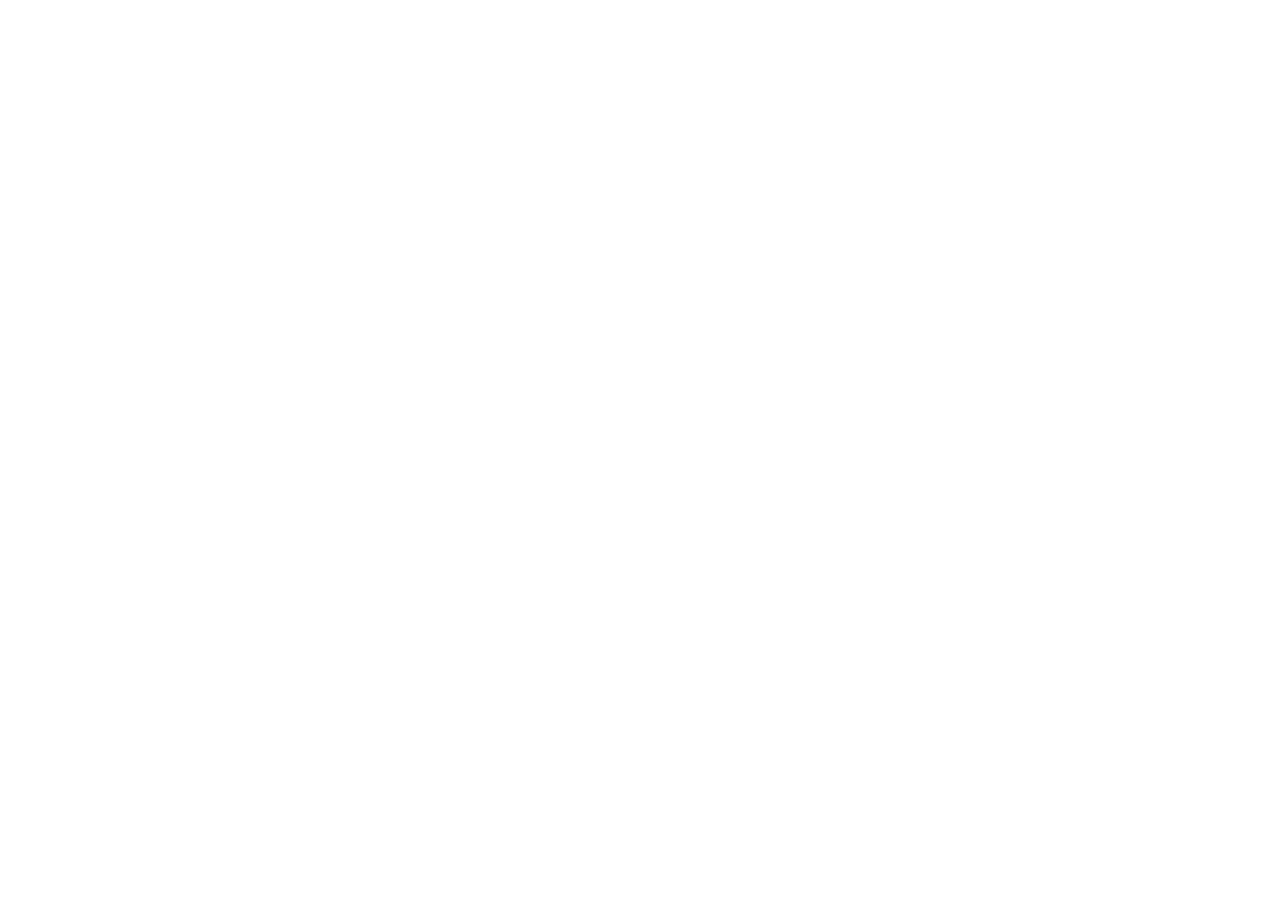
==== index.html @ aa30fb01 "Initial commit" ====
<!DOCTYPE html>
<html lang="en">
<head>
    <meta charset="UTF-8">
    <meta http-equiv="X-UA-Compatible" content="IE=edge">
    <meta name="viewport" content="width=device-width, initial-scale=1.0">
    <link rel="stylesheet" href="/css/bootstrap.css">
    <link rel="stylesheet" href="/css/styles.css">
    <link rel="stylesheet" href="/css/bootstrap.css">
    <link rel="stylesheet" href="https://cdn.jsdelivr.net/npm/bootstrap-icons@1.5.0/font/bootstrap-icons.css">
    <link rel="stylesheet" href="https://pro.fontawesome.com/releases/v5.10.0/css/all.css" integrity="sha384-AYmEC3Yw5cVb3ZcuHtOA93w35dYTsvhLPVnYs9eStHfGJvOvKxVfELGroGkvsg+p" crossorigin="anonymous"/>

    <title>My Website</title>
</head>
<body>
    
   
<script src="/js/bootstrap.js"></script>
</body>

</html>
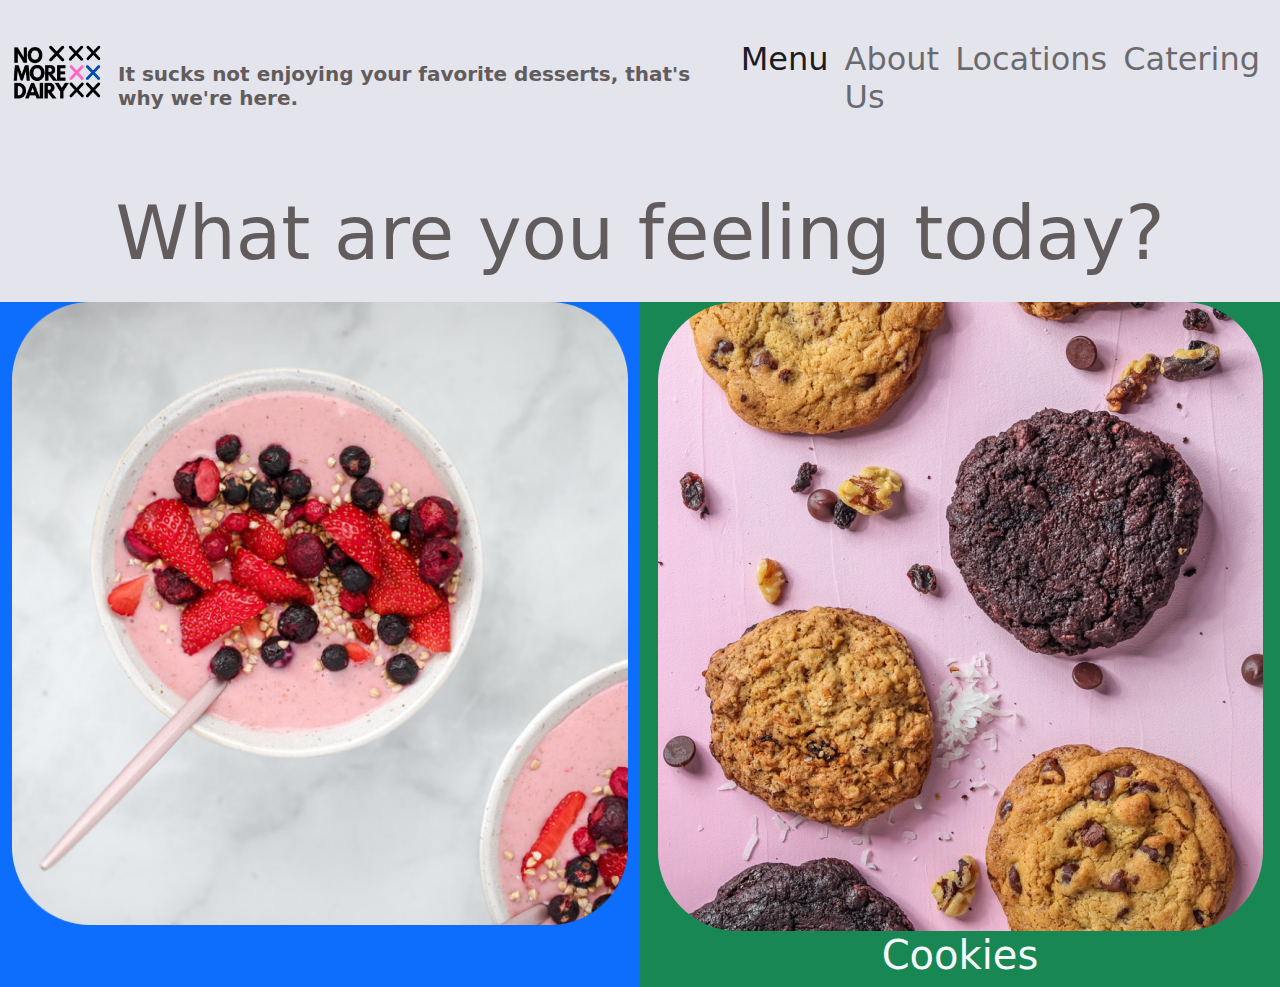
==== commit 2c73399e: "started on the navbar ad=nd front page banner" ====
--- a/index.html
+++ b/index.html
@@ -5,15 +5,74 @@
     <meta http-equiv="X-UA-Compatible" content="IE=edge">
     <meta name="viewport" content="width=device-width, initial-scale=1.0">
     <link rel="stylesheet" href="/css/bootstrap.css">
-    <link rel="stylesheet" href="/css/styles.css">
+    <link rel="stylesheet" href="styles.css">
     <link rel="stylesheet" href="/css/bootstrap.css">
     <link rel="stylesheet" href="https://cdn.jsdelivr.net/npm/bootstrap-icons@1.5.0/font/bootstrap-icons.css">
     <link rel="stylesheet" href="https://pro.fontawesome.com/releases/v5.10.0/css/all.css" integrity="sha384-AYmEC3Yw5cVb3ZcuHtOA93w35dYTsvhLPVnYs9eStHfGJvOvKxVfELGroGkvsg+p" crossorigin="anonymous"/>
 
     <title>My Website</title>
 </head>
-<body>
-    
+<body class="my_body">
+        
+    <header>
+        <nav class="navbar navbar-expand-lg my_navbar navbar-light">
+            <div class="container-fluid">
+              <a class="navbar-brand" href="#">
+                <img class="mb-2" src="./images/logo.png" alt="logo" width="90" height="80">
+              </a>
+              <h5 class="nav_tagline  ">It sucks not enjoying your favorite desserts, that's why we're here. </h5>
+              <button class="navbar-toggler" type="button" data-bs-toggle="collapse" data-bs-target="#navbarNav" aria-controls="navbarNav" aria-expanded="false" aria-label="Toggle navigation">
+                <span class="navbar-toggler-icon"></span>
+              </button>
+              <div class="collapse navbar-collapse" id="navbarNav">
+                <ul class="navbar-nav ms-auto mt-4 ">
+                  <li class="nav-item">
+                    <a class="nav-link active" aria-current="page" href="#"><h2>Menu</h2></a>
+                  </li>
+                  <li class="nav-item">
+                    <a class="nav-link" href="#"><h2>About Us</h2></a>
+                  </li>
+                  <li class="nav-item">
+                    <a class="nav-link" href="#"><h2>Locations</h2></a>
+                  </li>
+                  <li class="nav-item">
+                    <a class="nav-link " href="#"><h2>Catering</h2></a>
+                  </li>
+                
+                </ul>
+              </div>
+            </div>
+          </nav>
+      </header>
+
+  <section id="front_Banner">
+        <div class="container-fluid text-center mt-5">
+          <div class="col-md-12">
+            <h1 class="font_color welcome_text">What are you feeling today?</h1>
+          </div>
+        </div>
+  </section>
+     
+  
+  <section id="quick_menu">
+        <div class="container-fluid mt-4 ">
+          <div class="row text-center ">
+          <div class="col-md-6 col-lg-6 bg-primary col-xl-6 ">
+            <img class="img-fluid" src="/images/froyo.png" alt="frozen yogurt">
+          </div>
+          
+          <div class="hover_cont col-md-6 col-lg-6 bg-success col-xl-6 ">
+            <img class="img-fluid image" src="/images/cookies.png" alt="cookies">
+            <h1 class="text-center text-light">Cookies</h1>
+          </div>
+        </div>
+        </div>
+
+
+  </section>
+
+
+
    
 <script src="/js/bootstrap.js"></script>
 </body>
--- a/styles.css
+++ b/styles.css
@@ -0,0 +1,35 @@
+/* General Styling */
+.my_body{
+    background-color:#E4E4EC;;
+}
+
+.font_color{
+    color: #625C5C;
+}
+
+/* Navbar styles */
+
+.my_navbar{
+    background-color: #E4E4EC;
+    
+}
+
+.nav_tagline{
+    color: #625C5C;
+    margin-top: 2.5rem;
+    font-weight: bold;
+}
+
+/* Front Banner */
+
+.welcome_text{
+    font-size: 5.8vw;
+}
+
+
+
+
+
+
+
+
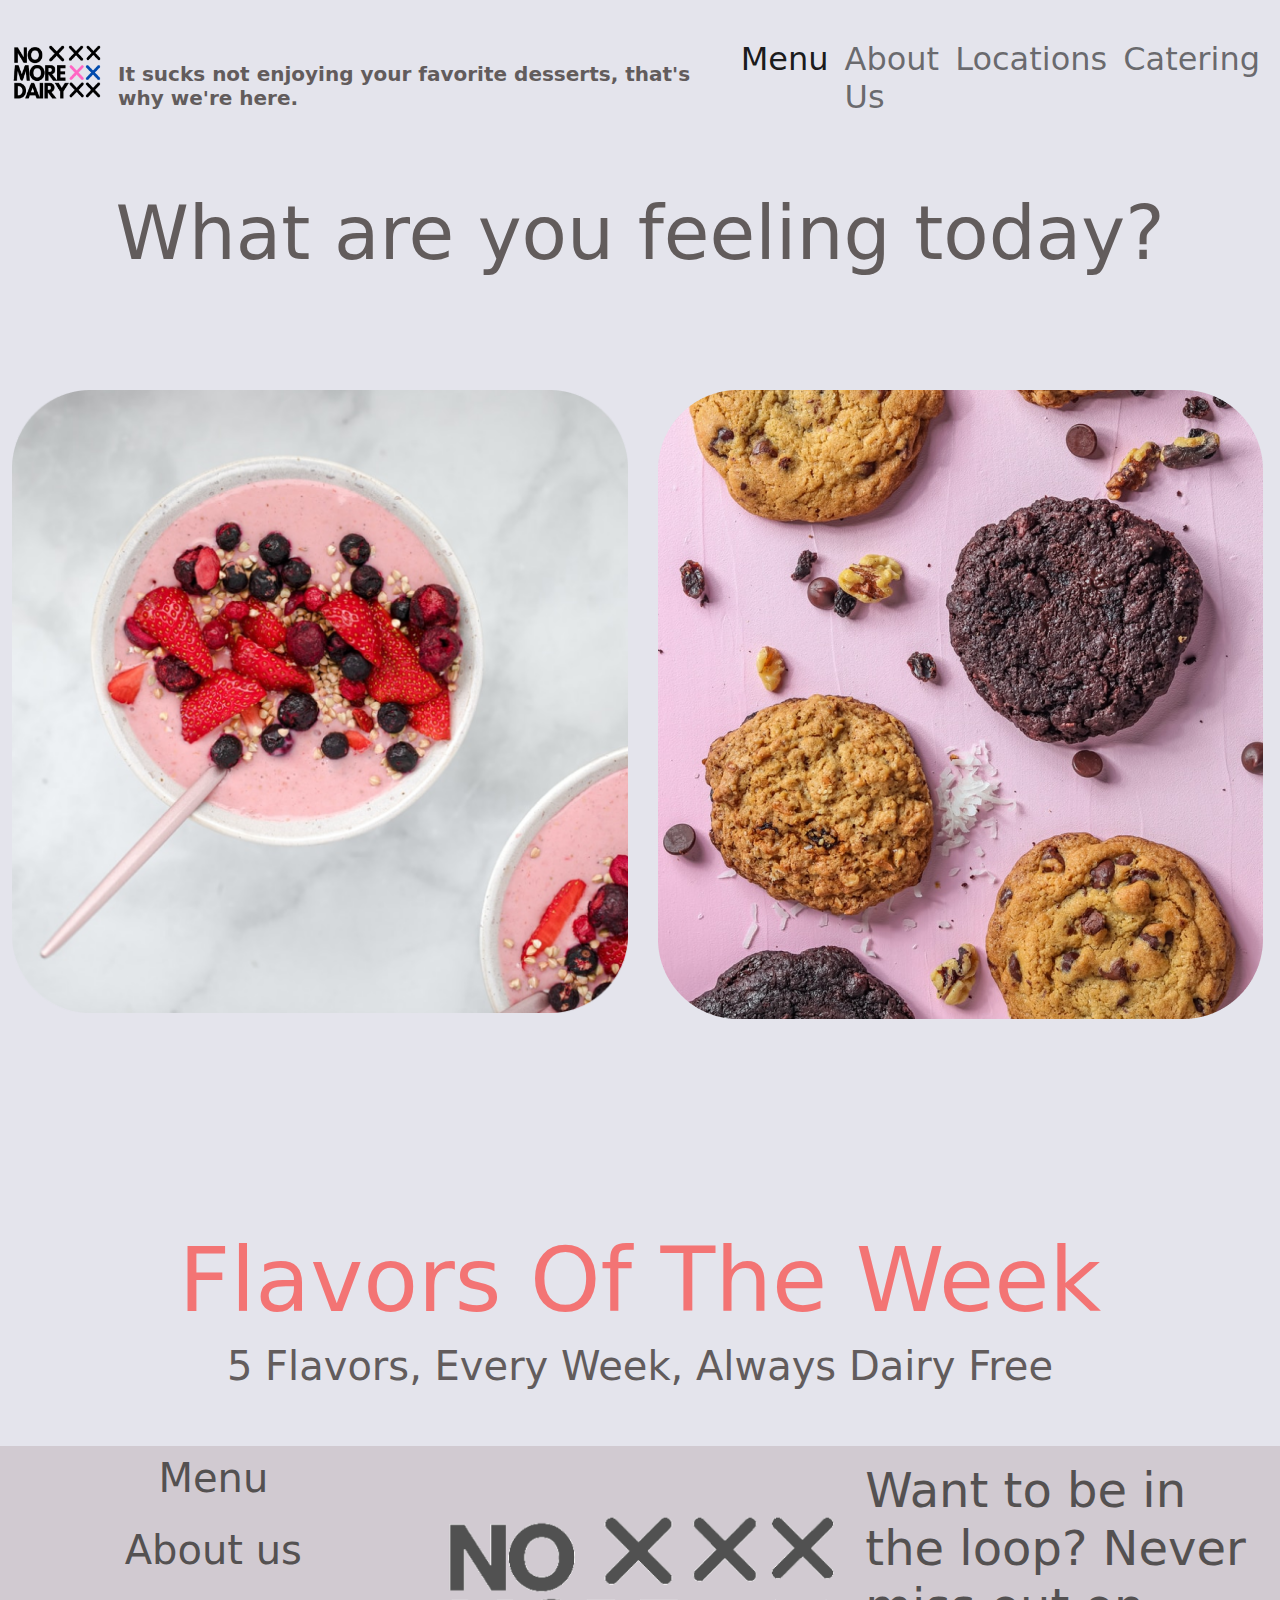
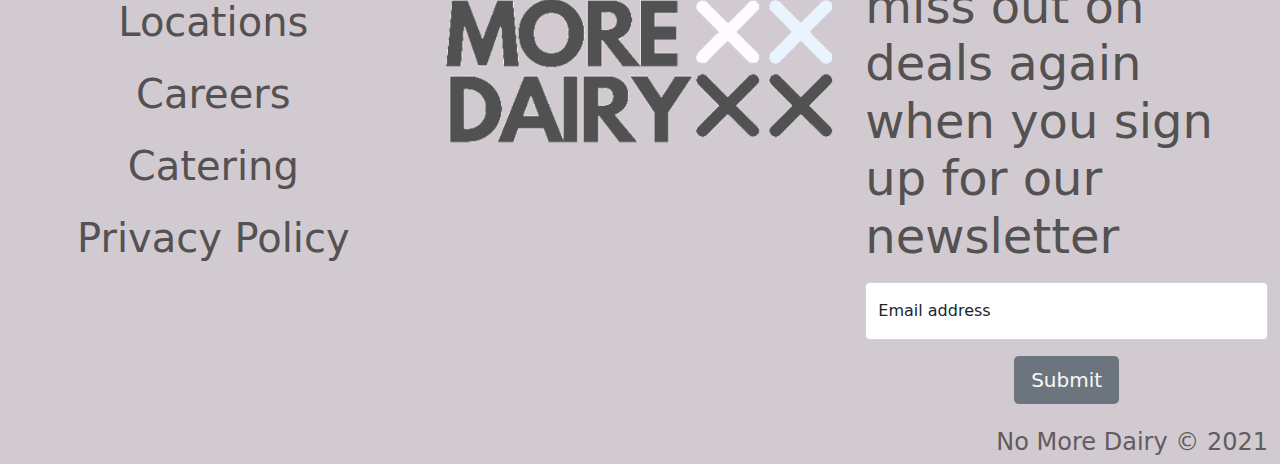
==== commit 23eefee4: "made huge progress on the basic skeleton for home page" ====
--- a/index.html
+++ b/index.html
@@ -55,26 +55,79 @@
      
   
   <section id="quick_menu">
-        <div class="container-fluid mt-4 ">
+        <div class="quick_menu_cont container-fluid  ">
           <div class="row text-center ">
-          <div class="col-md-6 col-lg-6 bg-primary col-xl-6 ">
+          <div class="col-md-6 col-lg-6 col-xl-6 ">
             <img class="img-fluid" src="/images/froyo.png" alt="frozen yogurt">
           </div>
           
-          <div class="hover_cont col-md-6 col-lg-6 bg-success col-xl-6 ">
-            <img class="img-fluid image" src="/images/cookies.png" alt="cookies">
-            <h1 class="text-center text-light">Cookies</h1>
+          <div class="hover_cont col-md-6 col-lg-6 col-xl-6 ">
+            <img class="img-fluid " src="/images/cookies.png" alt="cookies"> 
           </div>
         </div>
         </div>
+  </section>
 
 
+  <section id="fotw">
+    <div class="container mt-5">
+      <div class="row text-center">
+        <div class="col md 12">
+          <h1 class="fotw_text">Flavors Of The Week</h1>
+        </div>
+      </div>
+      <div class="row text-center">
+        <div class="col-md-12">
+          <h1 class="font_color">5 Flavors, Every Week, Always Dairy Free </h1>
+        </div>
+      </div>
+    </div>
   </section>
 
 
 
+  <footer>
+    <div class="container-fluid footer_color mt-5">
+      <div class="row text-center">
+        <div class=" col-sm-4 col-md-4 col-lg-4">
+          <h1 class="footer_font px-1 py-2">Menu</h1>
+          <h1 class="footer_font px-1 py-2">About us</h1>
+          <h1 class="footer_font px-1 py-2">Locations</h1>
+          <h1 class="footer_font px-1 py-2">Careers</h1>
+          <h1 class="footer_font px-1 py-2">Catering</h1>
+          <h1 class="footer_font px-1 py-2">Privacy Policy</h1>
+        </div>
+        
+        <div class="col-sm-4 col-md-4 col-lg-4  text-center">
+          <img class="img-fluid" src="./images/footer logo.png" alt="footer logo" width="">
+            <div class="row">
+              <ul>
+              <i class="fab fa-facebook-square footer_font icon_size px-3"></i>
+              <i class="fab fa-instagram footer_font icon_size  px-3"></i>
+              <i class="fab fa-twitter footer_font icon_size px-3"></i>
+              <i class="fab fa-yelp footer_font icon_size px-3"></i>
+              <i class="fab fa-apple-pay footer_font icon_size px-3"></i>
+            </ul>
+            </div>
+        </div>
+       
+        <div class="col-sm-4 col-md-4 col-lg-4">
+          <h1 class="text-start footer_font form_text mt-3">Want to be in the loop? Never miss out on deals again when you sign up for our newsletter</h1>
+          <div class="form-floating mt-3">
+            <input type="email" class="form-control" id="floatingInput" placeholder="name@example.com">
+            <label for="floatingInput">Email address</label>
+          </div>
+          <button type="button" class="btn btn-lg bg-secondary text-light mt-3">Submit</button>
+          <div class="row  text-end mt-4"><h1 class="font_color footer_company_text">No More Dairy © 2021</h1></div>
+        </div>
+      </div>
+    </div>
+
+
+
+  </footer>
    
-<script src="/js/bootstrap.js"></script>
+  <script src="/js/bootstrap.js"></script>
 </body>
 
 </html>--- a/styles.css
+++ b/styles.css
@@ -26,10 +26,44 @@
     font-size: 5.8vw;
 }
 
+.front_menu_text{
+    font-size: 5rem;
+    z-index: 10; 
+    margin-bottom: 100rem                                                                                                                                                                                                                                                                                                                       ;
+}
+
+.fotw_text{
+    color: #F37474;
+    font-size: 7vw;
+    margin-top: 10rem;
+}
+ .quick_menu_cont{
+     margin-top: 7rem;
+ }
 
 
+/* footer styles */
 
+.footer_color{
+    background-color: #D1CAD1;
+}
 
+.footer_font{
+    color: #545151;
+    
+}
+ .form_text{
+     font-size: 3rem;
+ }
 
+ .footer_button{
+     background-color: #545151;
+     
+ }
 
-
+ .footer_company_text{
+     font-size: 1.5rem;
+ }
+ .icon_size{
+    font-size: 4rem;
+ }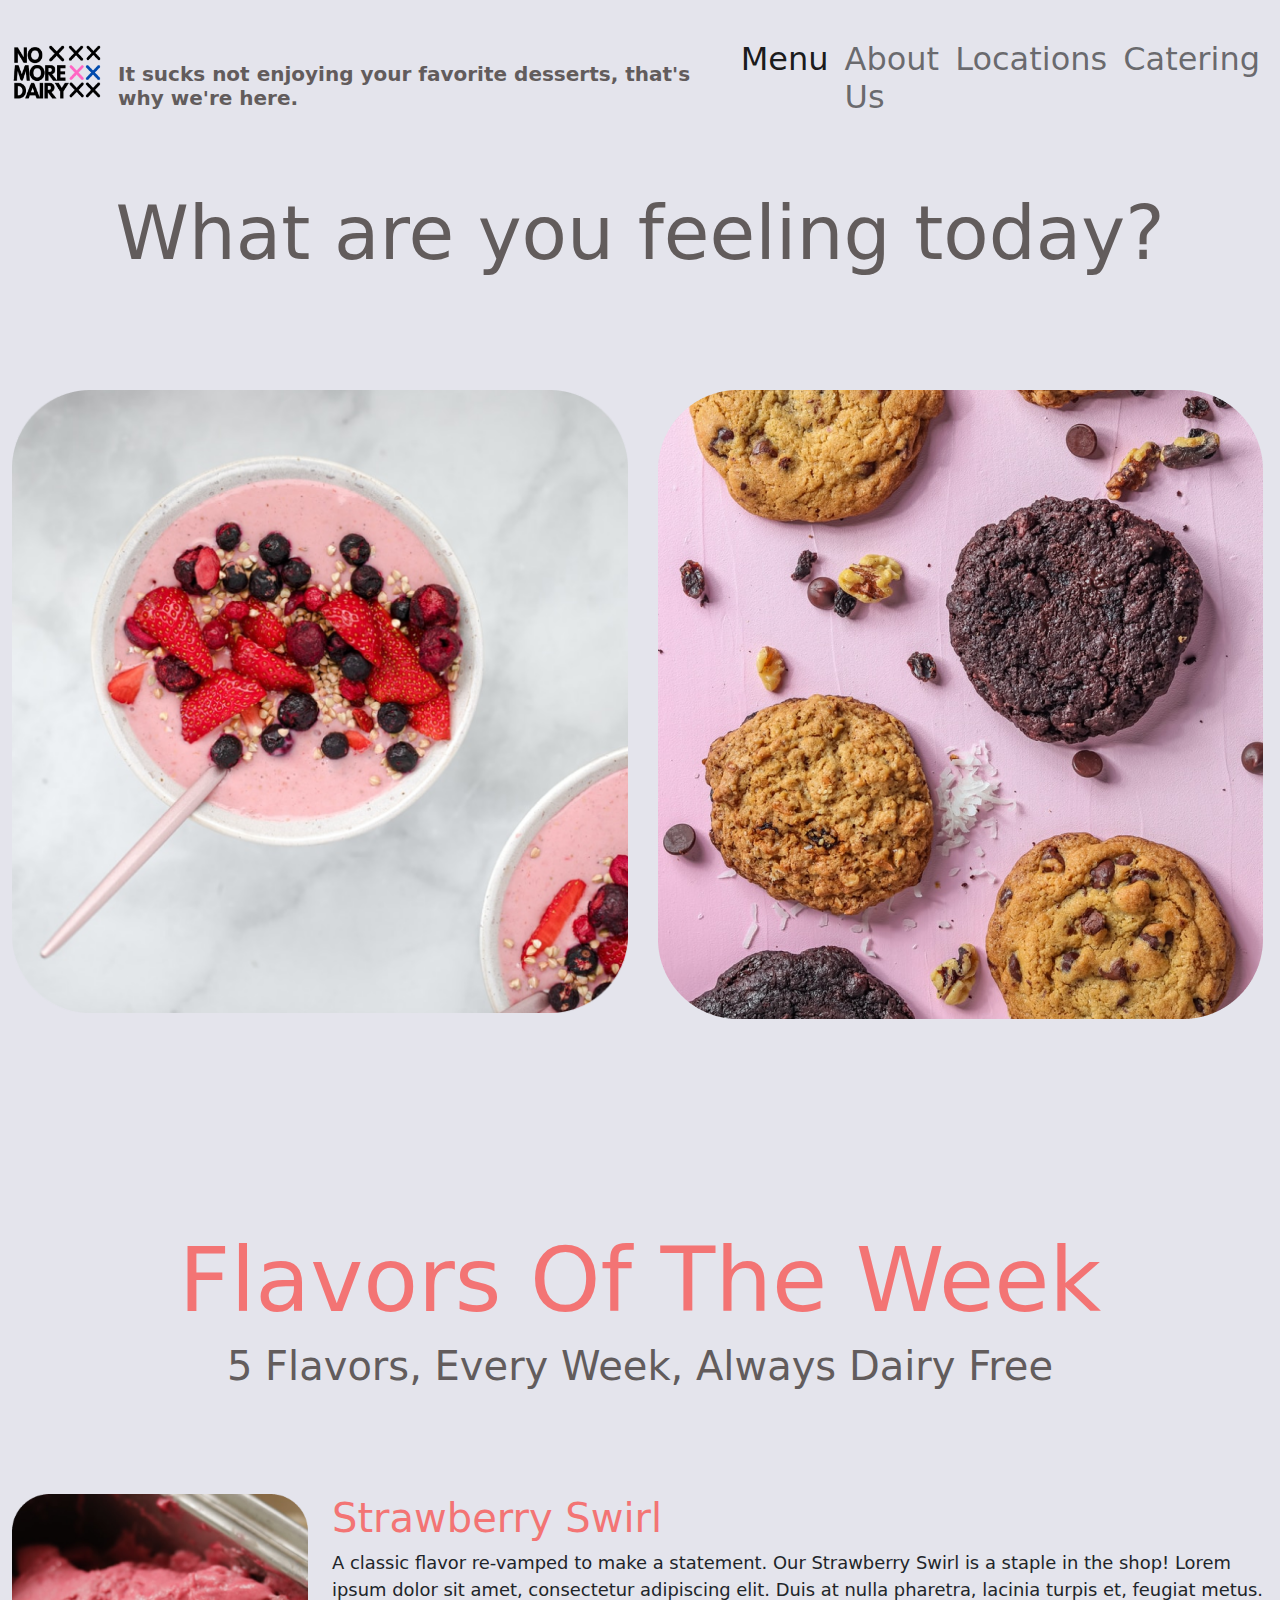
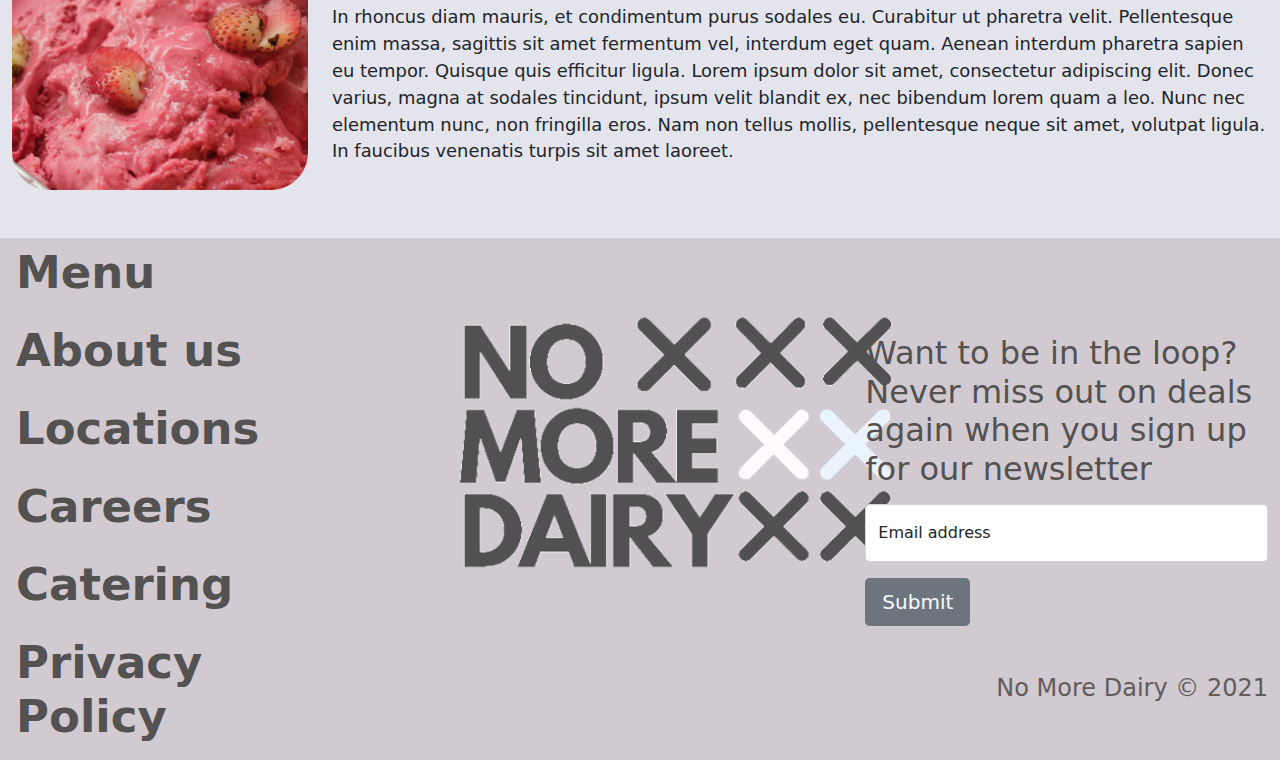
==== commit be230366: "making front page progress" ====
--- a/index.html
+++ b/index.html
@@ -85,46 +85,54 @@
   </section>
 
 
+<section id="blog_post">
+  <div class="container-fluid blog_margin">
+    <div class="row">
+      <div class="col-md-3"> <img class="img-fluid blog_image" src="./images/strawberry blog.png" alt="strawberry yogurt"> </div>
+      <div class="col-md-9">
+        <h1 class="blog_h1">Strawberry Swirl</h1>
+        <p class="my_p">A classic flavor re-vamped to make a statement. Our Strawberry Swirl is a staple in the shop! Lorem ipsum dolor sit amet, consectetur adipiscing elit. Duis at nulla pharetra, lacinia turpis et, feugiat metus. In rhoncus diam mauris, et condimentum purus sodales eu. Curabitur ut pharetra velit. Pellentesque enim massa, sagittis sit amet fermentum vel, interdum eget quam. Aenean interdum pharetra sapien eu tempor. Quisque quis efficitur ligula. Lorem ipsum dolor sit amet, consectetur adipiscing elit. Donec varius, magna at sodales tincidunt, ipsum velit blandit ex, nec bibendum lorem quam a leo. Nunc nec elementum nunc, non fringilla eros. Nam non tellus mollis, pellentesque neque sit amet, volutpat ligula. In faucibus venenatis turpis sit amet laoreet.</p>
+      </div>
+    </div>
+  </div>
+</section>
 
   <footer>
     <div class="container-fluid footer_color mt-5">
-      <div class="row text-center">
-        <div class=" col-sm-4 col-md-4 col-lg-4">
-          <h1 class="footer_font px-1 py-2">Menu</h1>
-          <h1 class="footer_font px-1 py-2">About us</h1>
-          <h1 class="footer_font px-1 py-2">Locations</h1>
-          <h1 class="footer_font px-1 py-2">Careers</h1>
-          <h1 class="footer_font px-1 py-2">Catering</h1>
-          <h1 class="footer_font px-1 py-2">Privacy Policy</h1>
+      <div class="row text-start">
+        <div class=" col-sm-3 col-md-3 col-lg-3 ">
+          <h1 class="footer_font footer_menu px-1 py-2">Menu</h1>
+          <h1 class="footer_font footer_menu px-1 py-2">About us</h1>
+          <h1 class="footer_font footer_menu px-1 py-2">Locations</h1>
+          <h1 class="footer_font footer_menu px-1 py-2">Careers</h1>
+          <h1 class="footer_font footer_menu px-1 py-2">Catering</h1>
+          <h1 class="footer_font footer_menu px-1 py-2">Privacy Policy</h1>
         </div>
         
-        <div class="col-sm-4 col-md-4 col-lg-4  text-center">
-          <img class="img-fluid" src="./images/footer logo.png" alt="footer logo" width="">
-            <div class="row">
+        <div class="col-sm-5 col-md-5 col-lg-5 ">
+          <img class="img-fluid footer_logo " src="./images/footer logo.png" alt="footer logo" width="400">
+            <div class="row mt-3">
               <ul>
-              <i class="fab fa-facebook-square footer_font icon_size px-3"></i>
-              <i class="fab fa-instagram footer_font icon_size  px-3"></i>
-              <i class="fab fa-twitter footer_font icon_size px-3"></i>
-              <i class="fab fa-yelp footer_font icon_size px-3"></i>
-              <i class="fab fa-apple-pay footer_font icon_size px-3"></i>
+              <i class="fab fa-facebook-square footer_font icon_size "></i>
+              <i class="fab fa-instagram footer_font icon_size  "></i>
+              <i class="fab fa-twitter footer_font icon_size "></i>
+              <i class="fab fa-yelp footer_font icon_size "></i>
+              <i class="fab fa-apple-pay footer_font icon_size "></i>
             </ul>
             </div>
         </div>
        
         <div class="col-sm-4 col-md-4 col-lg-4">
-          <h1 class="text-start footer_font form_text mt-3">Want to be in the loop? Never miss out on deals again when you sign up for our newsletter</h1>
+          <h1 class="text-start footer_font form_text ">Want to be in the loop? Never miss out on deals again when you sign up for our newsletter</h1>
           <div class="form-floating mt-3">
             <input type="email" class="form-control" id="floatingInput" placeholder="name@example.com">
             <label for="floatingInput">Email address</label>
           </div>
           <button type="button" class="btn btn-lg bg-secondary text-light mt-3">Submit</button>
-          <div class="row  text-end mt-4"><h1 class="font_color footer_company_text">No More Dairy © 2021</h1></div>
+          <div class="row text-end mt-5 "><h1 class="font_color footer_company_text">No More Dairy © 2021</h1></div>
         </div>
       </div>
     </div>
-
-
-
   </footer>
    
   <script src="/js/bootstrap.js"></script>
--- a/styles.css
+++ b/styles.css
@@ -50,10 +50,16 @@
 
 .footer_font{
     color: #545151;
-    
 }
+
+.footer_menu{
+    font-size: 5vh;
+    font-weight: bold;
+}
+
  .form_text{
-     font-size: 3rem;
+     font-size: 2rem;
+     margin-top: 6rem;
  }
 
  .footer_button{
@@ -66,4 +72,26 @@
  }
  .icon_size{
     font-size: 4rem;
+    margin-left: 4.2rem;
+    margin-top: 3rem;
+ }
+
+ .footer_logo{
+     width: 28rem;
+     margin-left: 7.5rem;
+ }
+ 
+ /* Blog post styles (front page) */
+
+ .blog_margin{
+     margin-top: 6rem;
+ }
+
+ .my_p{
+     font-size: 1.4vw;
+ }
+
+ .blog_h1{
+    color: #F37474;
+    
  }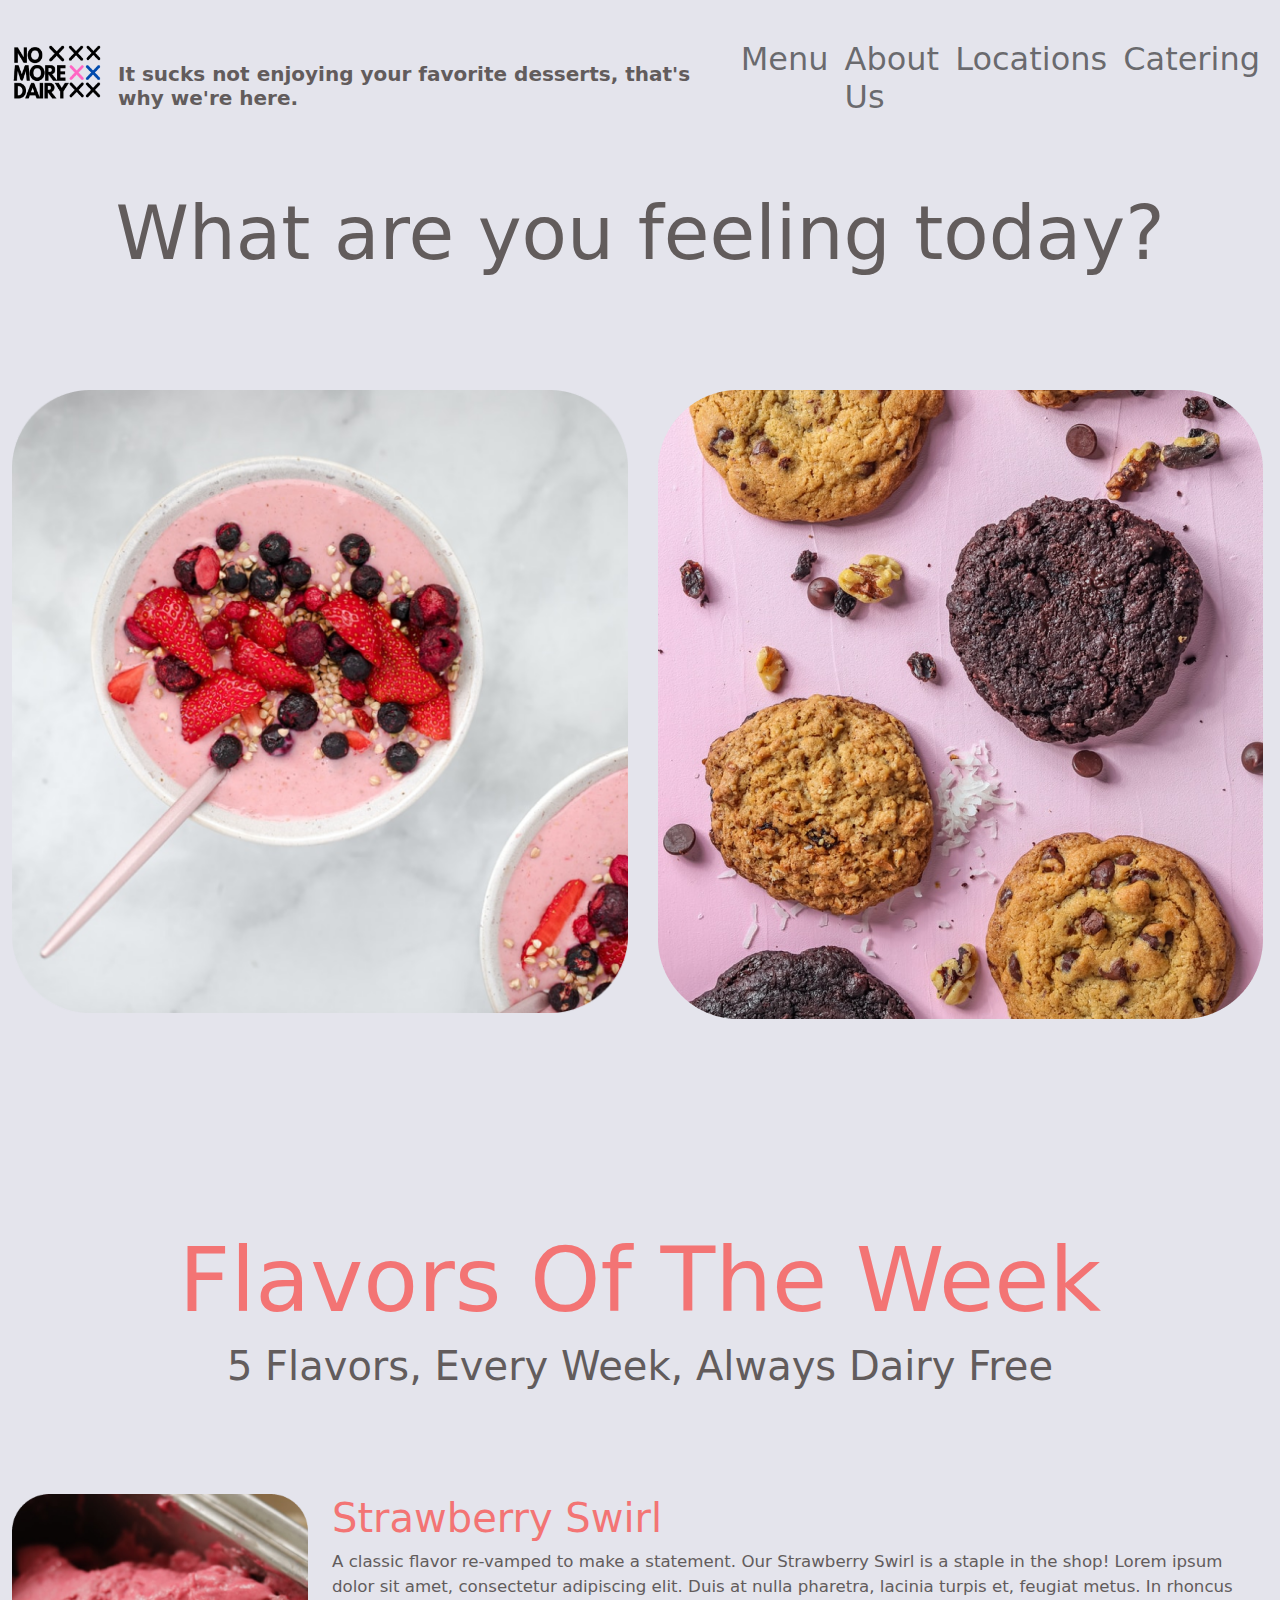
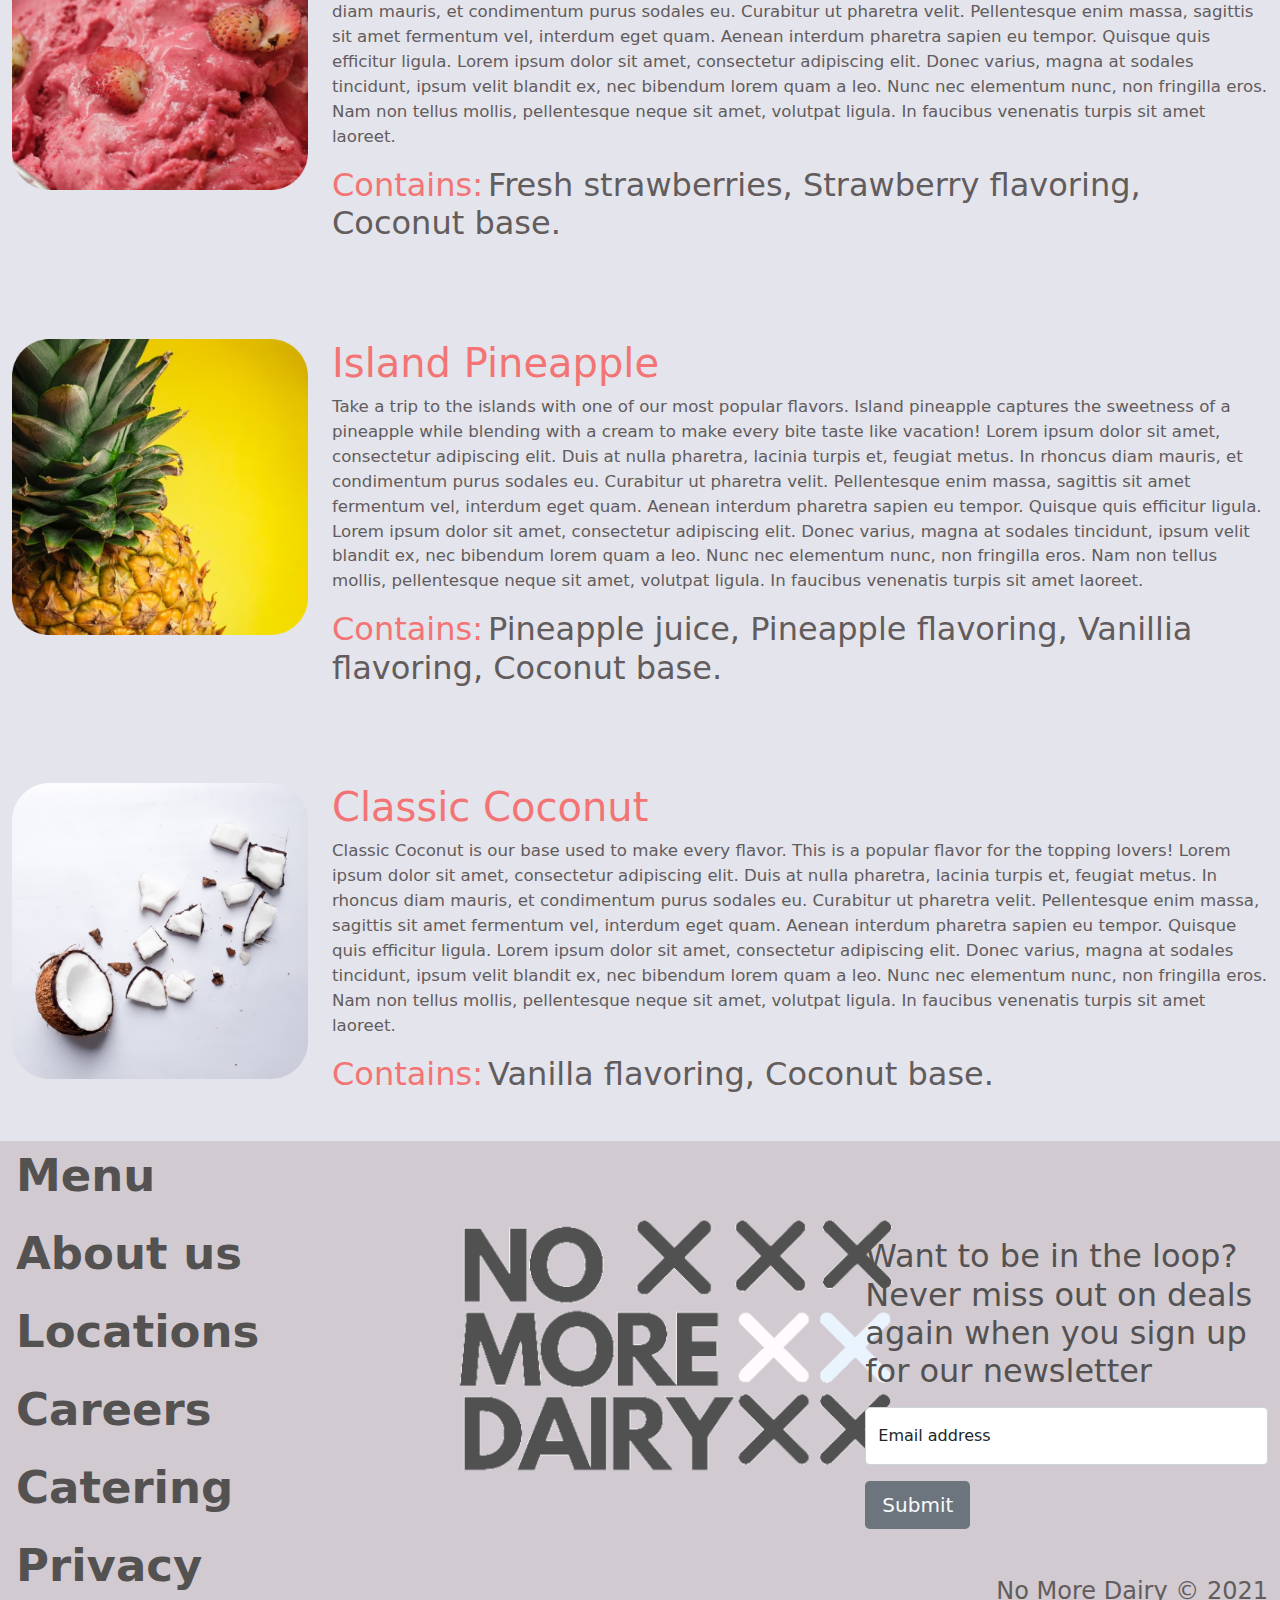
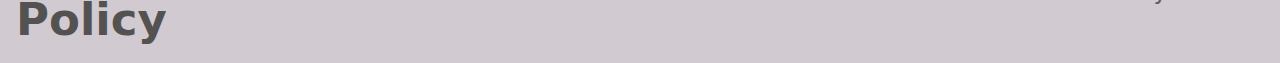
==== commit 3b6d670e: "finished locations and about pages" ====
--- a/index.html
+++ b/index.html
@@ -17,7 +17,7 @@
     <header>
         <nav class="navbar navbar-expand-lg my_navbar navbar-light">
             <div class="container-fluid">
-              <a class="navbar-brand" href="#">
+              <a class="navbar-brand" href="/index.html">
                 <img class="mb-2" src="./images/logo.png" alt="logo" width="90" height="80">
               </a>
               <h5 class="nav_tagline  ">It sucks not enjoying your favorite desserts, that's why we're here. </h5>
@@ -27,13 +27,13 @@
               <div class="collapse navbar-collapse" id="navbarNav">
                 <ul class="navbar-nav ms-auto mt-4 ">
                   <li class="nav-item">
-                    <a class="nav-link active" aria-current="page" href="#"><h2>Menu</h2></a>
+                    <a class="nav-link " aria-current="page" href="#"><h2>Menu</h2></a>
                   </li>
                   <li class="nav-item">
-                    <a class="nav-link" href="#"><h2>About Us</h2></a>
+                    <a class="nav-link" href="/about.html"><h2>About Us</h2></a>
                   </li>
                   <li class="nav-item">
-                    <a class="nav-link" href="#"><h2>Locations</h2></a>
+                    <a class="nav-link" href="/locations.html"><h2>Locations</h2></a>
                   </li>
                   <li class="nav-item">
                     <a class="nav-link " href="#"><h2>Catering</h2></a>
@@ -92,6 +92,33 @@
       <div class="col-md-9">
         <h1 class="blog_h1">Strawberry Swirl</h1>
         <p class="my_p">A classic flavor re-vamped to make a statement. Our Strawberry Swirl is a staple in the shop! Lorem ipsum dolor sit amet, consectetur adipiscing elit. Duis at nulla pharetra, lacinia turpis et, feugiat metus. In rhoncus diam mauris, et condimentum purus sodales eu. Curabitur ut pharetra velit. Pellentesque enim massa, sagittis sit amet fermentum vel, interdum eget quam. Aenean interdum pharetra sapien eu tempor. Quisque quis efficitur ligula. Lorem ipsum dolor sit amet, consectetur adipiscing elit. Donec varius, magna at sodales tincidunt, ipsum velit blandit ex, nec bibendum lorem quam a leo. Nunc nec elementum nunc, non fringilla eros. Nam non tellus mollis, pellentesque neque sit amet, volutpat ligula. In faucibus venenatis turpis sit amet laoreet.</p>
+        <h2 class="contains">Contains:</h2> <h2 class="ingridients"> Fresh strawberries, Strawberry flavoring, Coconut base. </h2>
+      </div>
+    </div>
+  </div>
+</section>
+
+<section id="blog_post_2">
+  <div class="container-fluid blog_margin">
+    <div class="row">
+      <div class="col-md-3"> <img class="img-fluid blog_image" src="./images/Pineapple.png" alt="strawberry yogurt"> </div>
+      <div class="col-md-9">
+        <h1 class="blog_h1">Island Pineapple</h1>
+        <p class="my_p">Take a trip to the islands with one of our most popular flavors. Island pineapple captures the sweetness of a pineapple while blending with a cream to make every bite taste like vacation! Lorem ipsum dolor sit amet, consectetur adipiscing elit. Duis at nulla pharetra, lacinia turpis et, feugiat metus. In rhoncus diam mauris, et condimentum purus sodales eu. Curabitur ut pharetra velit. Pellentesque enim massa, sagittis sit amet fermentum vel, interdum eget quam. Aenean interdum pharetra sapien eu tempor. Quisque quis efficitur ligula. Lorem ipsum dolor sit amet, consectetur adipiscing elit. Donec varius, magna at sodales tincidunt, ipsum velit blandit ex, nec bibendum lorem quam a leo. Nunc nec elementum nunc, non fringilla eros. Nam non tellus mollis, pellentesque neque sit amet, volutpat ligula. In faucibus venenatis turpis sit amet laoreet. </p>
+        <h2 class="contains">Contains:</h2> <h2 class="ingridients"> Pineapple juice, Pineapple flavoring, Vanillia flavoring, Coconut base. </h2>
+      </div>
+    </div>
+  </div>
+</section>
+
+<section id="blog_post_3">
+  <div class="container-fluid blog_margin">
+    <div class="row">
+      <div class="col-md-3"> <img class="img-fluid blog_image" src="./images/Coconut.png" alt="strawberry yogurt"> </div>
+      <div class="col-md-9">
+        <h1 class="blog_h1">Classic Coconut</h1>
+        <p class="my_p">Classic Coconut is our base used to make every flavor. This is a popular flavor for the topping lovers! Lorem ipsum dolor sit amet, consectetur adipiscing elit. Duis at nulla pharetra, lacinia turpis et, feugiat metus. In rhoncus diam mauris, et condimentum purus sodales eu. Curabitur ut pharetra velit. Pellentesque enim massa, sagittis sit amet fermentum vel, interdum eget quam. Aenean interdum pharetra sapien eu tempor. Quisque quis efficitur ligula. Lorem ipsum dolor sit amet, consectetur adipiscing elit. Donec varius, magna at sodales tincidunt, ipsum velit blandit ex, nec bibendum lorem quam a leo. Nunc nec elementum nunc, non fringilla eros. Nam non tellus mollis, pellentesque neque sit amet, volutpat ligula. In faucibus venenatis turpis sit amet laoreet. </p>
+        <h2 class="contains">Contains:</h2> <h2 class="ingridients"> Vanilla flavoring, Coconut base. </h2>
       </div>
     </div>
   </div>
--- a/styles.css
+++ b/styles.css
@@ -88,10 +88,48 @@
  }
 
  .my_p{
-     font-size: 1.4vw;
+     font-size: 1.3vw;
+     font-weight: 400;
+     color: #625C5C;
  }
 
  .blog_h1{
     color: #F37474;
     
+ }
+
+ .contains{
+    color: #F37474;
+    display: inline;
+ }
+
+ .ingridients{
+     display: inline;
+     color: #625C5C;
+ }
+
+ /* about page stylings */
+
+ .about_content_text{
+     font-weight: 500;
+ }
+
+ /* locations page */
+
+ .locations_banner_text{
+    color: #625C5C;
+    font-size: 12vw;
+    font-weight: bold;
+ }
+
+ .locations_content_title{
+    color: #625C5C;
+    font-size: 7vw;
+    font-weight: bold;
+
+ }
+
+ .locations_content_text{
+    color: #F37474;
+    font-size: 4vw;
  }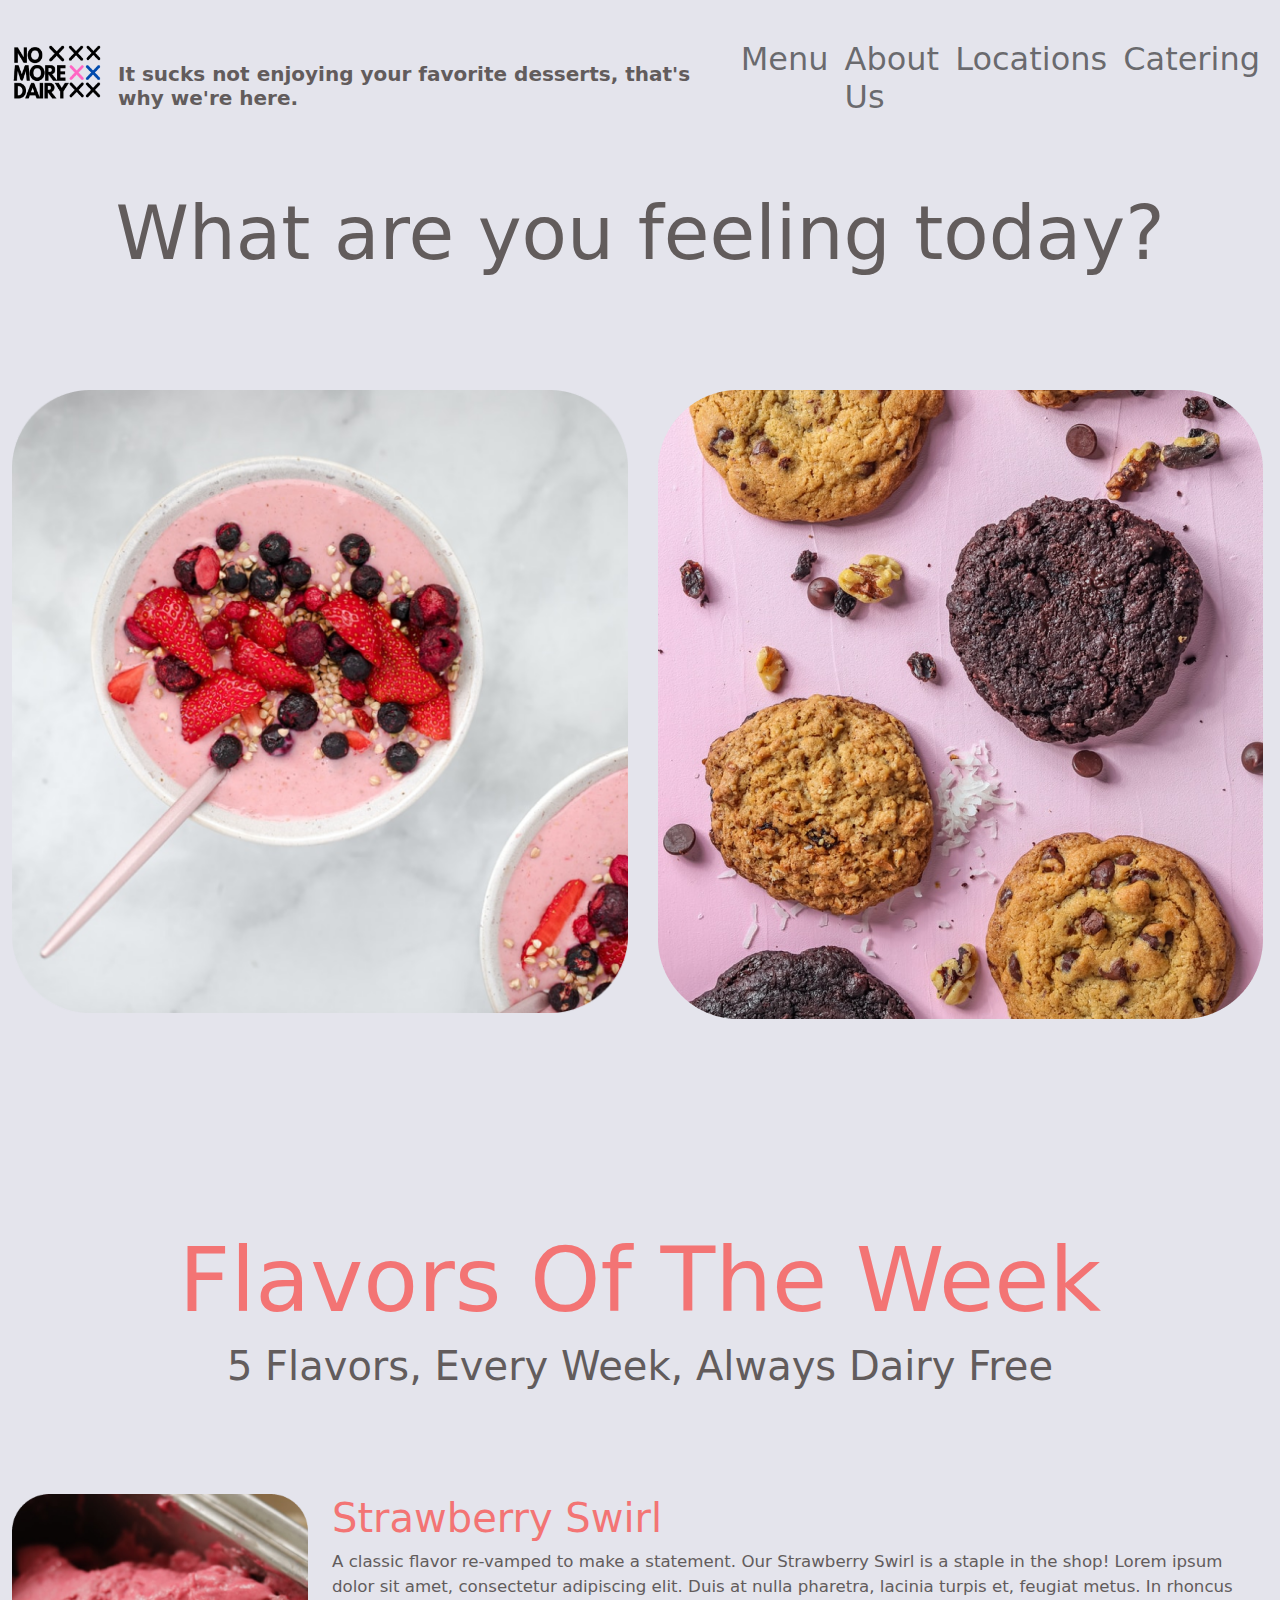
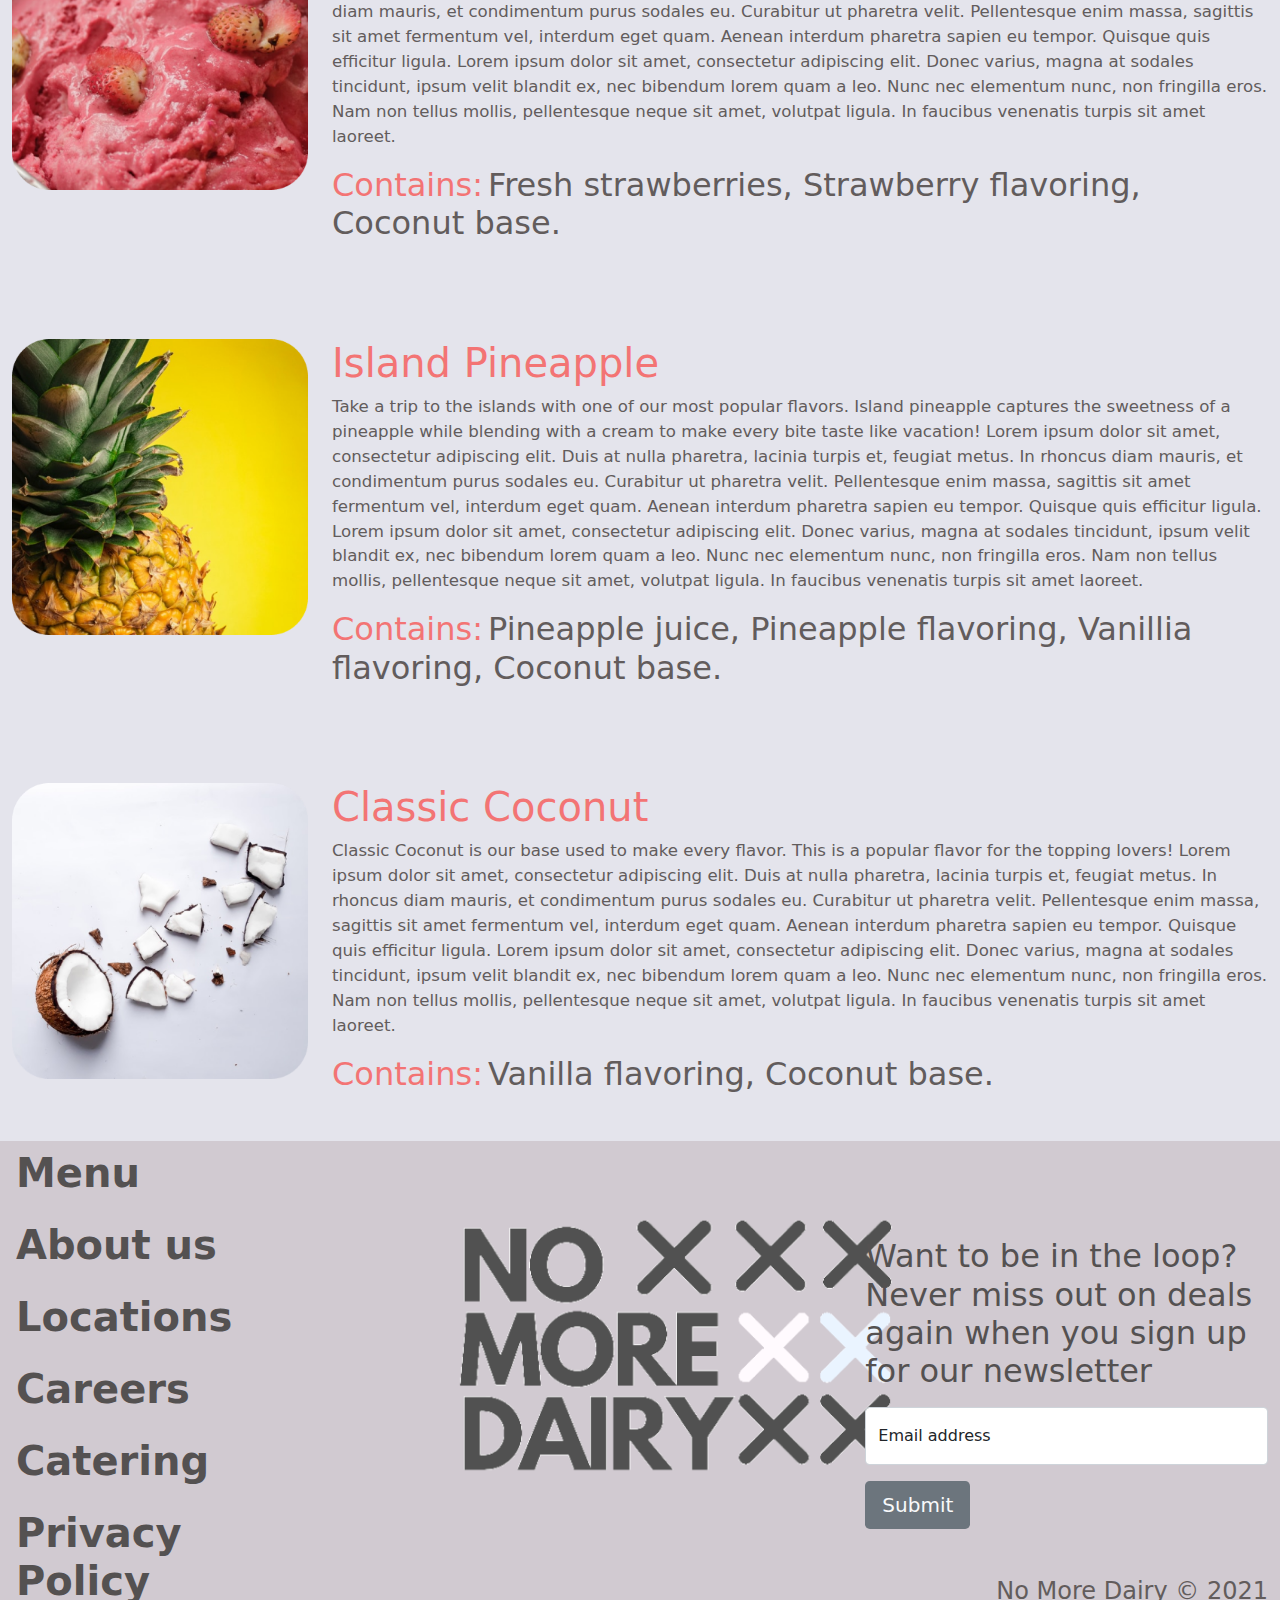
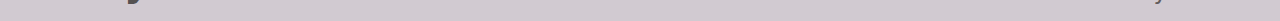
==== commit 5bca1467: "finished a basic outline of the site and worked on responsivness on the header and footer" ====
--- a/index.html
+++ b/index.html
@@ -20,14 +20,14 @@
               <a class="navbar-brand" href="/index.html">
                 <img class="mb-2" src="./images/logo.png" alt="logo" width="90" height="80">
               </a>
-              <h5 class="nav_tagline  ">It sucks not enjoying your favorite desserts, that's why we're here. </h5>
+              <h5 class="nav_tagline nomobile ">It sucks not enjoying your favorite desserts, that's why we're here. </h5>
               <button class="navbar-toggler" type="button" data-bs-toggle="collapse" data-bs-target="#navbarNav" aria-controls="navbarNav" aria-expanded="false" aria-label="Toggle navigation">
                 <span class="navbar-toggler-icon"></span>
               </button>
               <div class="collapse navbar-collapse" id="navbarNav">
                 <ul class="navbar-nav ms-auto mt-4 ">
                   <li class="nav-item">
-                    <a class="nav-link " aria-current="page" href="#"><h2>Menu</h2></a>
+                    <a class="nav-link " aria-current="page" href="/menu.html"><h2>Menu</h2></a>
                   </li>
                   <li class="nav-item">
                     <a class="nav-link" href="/about.html"><h2>About Us</h2></a>
@@ -136,15 +136,15 @@
           <h1 class="footer_font footer_menu px-1 py-2">Privacy Policy</h1>
         </div>
         
-        <div class="col-sm-5 col-md-5 col-lg-5 ">
+        <div class="col-sm-5 col-md-5 col-lg-5 nomobile ">
           <img class="img-fluid footer_logo " src="./images/footer logo.png" alt="footer logo" width="400">
-            <div class="row mt-3">
+            <div class="row mt-3 ">
               <ul>
               <i class="fab fa-facebook-square footer_font icon_size "></i>
-              <i class="fab fa-instagram footer_font icon_size  "></i>
-              <i class="fab fa-twitter footer_font icon_size "></i>
-              <i class="fab fa-yelp footer_font icon_size "></i>
-              <i class="fab fa-apple-pay footer_font icon_size "></i>
+              <i class="fab fa-instagram footer_font icon_size   "></i>
+              <i class="fab fa-twitter footer_font icon_size  "></i>
+              <i class="fab fa-yelp footer_font icon_size  "></i>
+              <i class="fab fa-apple-pay footer_font icon_size  "></i>
             </ul>
             </div>
         </div>
--- a/styles.css
+++ b/styles.css
@@ -53,7 +53,7 @@
 }
 
 .footer_menu{
-    font-size: 5vh;
+    font-size: 2.5rem;
     font-weight: bold;
 }
 
@@ -132,4 +132,12 @@
  .locations_content_text{
     color: #F37474;
     font-size: 4vw;
- }+ }
+
+
+ @media screen and (max-width: 800px) {
+
+    .nomobile {
+        display:none;
+    }
+}